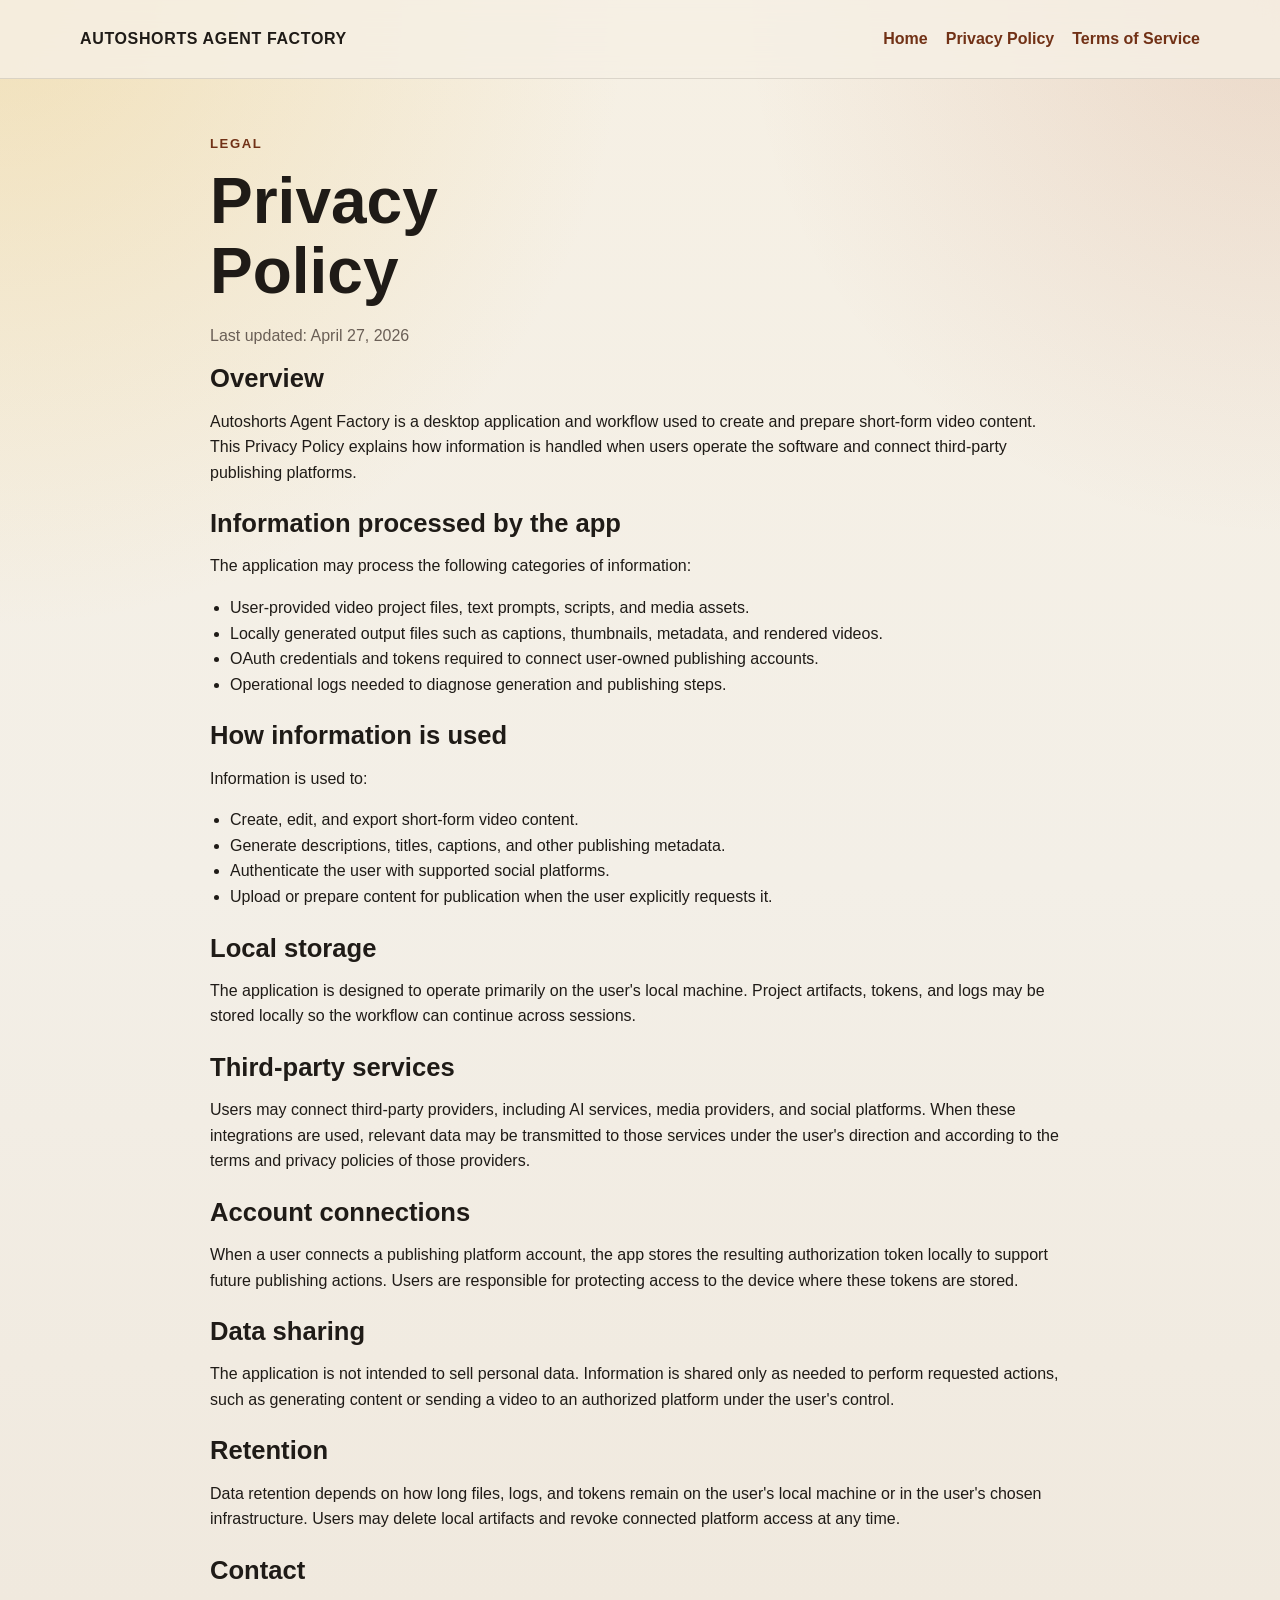
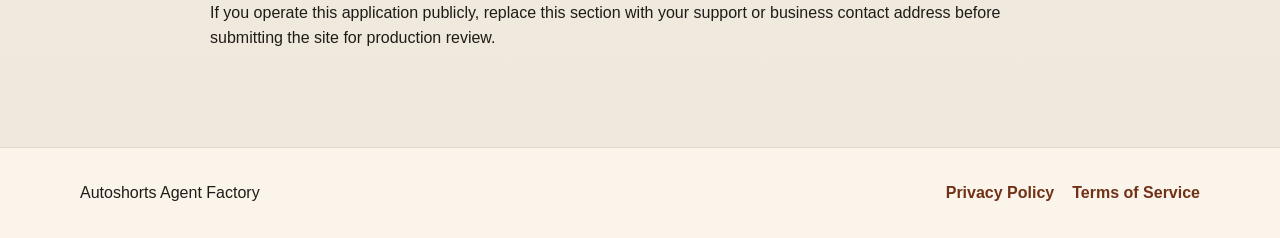
==== privacy.html @ 221eafc0 "update" ====
<!DOCTYPE html>
<html lang="en">
<head>
  <meta charset="UTF-8">
  <meta name="viewport" content="width=device-width, initial-scale=1.0">
  <title>Privacy Policy | Autoshorts Agent Factory</title>
  <meta name="description" content="Privacy Policy for the Autoshorts Agent Factory desktop application.">
  <link rel="stylesheet" href="./styles.css">
</head>
<body>
  <header class="site-header">
    <div class="container nav">
      <a class="brand" href="./index.html">Autoshorts Agent Factory</a>
      <nav class="nav-links" aria-label="Primary">
        <a href="./index.html">Home</a>
        <a href="./privacy.html">Privacy Policy</a>
        <a href="./terms.html">Terms of Service</a>
      </nav>
    </div>
  </header>

  <main class="section legal-page">
    <div class="container narrow">
      <p class="eyebrow">Legal</p>
      <h1>Privacy Policy</h1>
      <p class="muted">Last updated: April 27, 2026</p>

      <section class="legal-block">
        <h2>Overview</h2>
        <p>
          Autoshorts Agent Factory is a desktop application and workflow used to create and prepare short-form video content.
          This Privacy Policy explains how information is handled when users operate the software and connect third-party
          publishing platforms.
        </p>
      </section>

      <section class="legal-block">
        <h2>Information processed by the app</h2>
        <p>The application may process the following categories of information:</p>
        <ul>
          <li>User-provided video project files, text prompts, scripts, and media assets.</li>
          <li>Locally generated output files such as captions, thumbnails, metadata, and rendered videos.</li>
          <li>OAuth credentials and tokens required to connect user-owned publishing accounts.</li>
          <li>Operational logs needed to diagnose generation and publishing steps.</li>
        </ul>
      </section>

      <section class="legal-block">
        <h2>How information is used</h2>
        <p>Information is used to:</p>
        <ul>
          <li>Create, edit, and export short-form video content.</li>
          <li>Generate descriptions, titles, captions, and other publishing metadata.</li>
          <li>Authenticate the user with supported social platforms.</li>
          <li>Upload or prepare content for publication when the user explicitly requests it.</li>
        </ul>
      </section>

      <section class="legal-block">
        <h2>Local storage</h2>
        <p>
          The application is designed to operate primarily on the user's local machine. Project artifacts, tokens, and logs may
          be stored locally so the workflow can continue across sessions.
        </p>
      </section>

      <section class="legal-block">
        <h2>Third-party services</h2>
        <p>
          Users may connect third-party providers, including AI services, media providers, and social platforms. When these
          integrations are used, relevant data may be transmitted to those services under the user's direction and according to
          the terms and privacy policies of those providers.
        </p>
      </section>

      <section class="legal-block">
        <h2>Account connections</h2>
        <p>
          When a user connects a publishing platform account, the app stores the resulting authorization token locally to support
          future publishing actions. Users are responsible for protecting access to the device where these tokens are stored.
        </p>
      </section>

      <section class="legal-block">
        <h2>Data sharing</h2>
        <p>
          The application is not intended to sell personal data. Information is shared only as needed to perform requested
          actions, such as generating content or sending a video to an authorized platform under the user's control.
        </p>
      </section>

      <section class="legal-block">
        <h2>Retention</h2>
        <p>
          Data retention depends on how long files, logs, and tokens remain on the user's local machine or in the user's chosen
          infrastructure. Users may delete local artifacts and revoke connected platform access at any time.
        </p>
      </section>

      <section class="legal-block">
        <h2>Contact</h2>
        <p>
          If you operate this application publicly, replace this section with your support or business contact address before
          submitting the site for production review.
        </p>
      </section>
    </div>
  </main>

  <footer class="site-footer">
    <div class="container footer-content">
      <p>Autoshorts Agent Factory</p>
      <nav class="nav-links" aria-label="Footer">
        <a href="./privacy.html">Privacy Policy</a>
        <a href="./terms.html">Terms of Service</a>
      </nav>
    </div>
  </footer>
</body>
</html>
---- styles.css ----
:root {
  --bg: #f3efe7;
  --surface: #fffaf2;
  --surface-strong: #f7ecd8;
  --text: #1f1b17;
  --muted: #6a5f56;
  --line: rgba(31, 27, 23, 0.12);
  --accent: #aa4b1f;
  --accent-dark: #713116;
  --shadow: 0 18px 50px rgba(63, 39, 19, 0.1);
  --radius: 24px;
  --container: 1120px;
}

* {
  box-sizing: border-box;
}

html {
  scroll-behavior: smooth;
}

body {
  margin: 0;
  font-family: "Segoe UI", Tahoma, Geneva, Verdana, sans-serif;
  color: var(--text);
  background:
    radial-gradient(circle at top left, rgba(233, 196, 106, 0.35), transparent 28%),
    radial-gradient(circle at top right, rgba(170, 75, 31, 0.14), transparent 24%),
    linear-gradient(180deg, #f6f0e4 0%, var(--bg) 48%, #efe7db 100%);
  line-height: 1.6;
}

a {
  color: var(--accent-dark);
  text-decoration: none;
}

a:hover {
  text-decoration: underline;
}

.container {
  width: min(calc(100% - 40px), var(--container));
  margin: 0 auto;
}

.narrow {
  width: min(calc(100% - 40px), 860px);
}

.site-header {
  position: sticky;
  top: 0;
  z-index: 10;
  backdrop-filter: blur(16px);
  background: rgba(246, 240, 228, 0.82);
  border-bottom: 1px solid var(--line);
}

.nav {
  display: flex;
  align-items: center;
  justify-content: space-between;
  gap: 16px;
  min-height: 78px;
}

.brand {
  font-size: 1rem;
  font-weight: 800;
  letter-spacing: 0.04em;
  text-transform: uppercase;
  color: var(--text);
}

.nav-links {
  display: flex;
  gap: 18px;
  flex-wrap: wrap;
}

.nav-links a {
  font-weight: 600;
}

.hero {
  padding: 72px 0 44px;
}

.hero-grid,
.grid-two {
  display: grid;
  gap: 24px;
}

.hero-grid {
  grid-template-columns: 1.35fr 0.9fr;
  align-items: center;
}

.grid-two {
  grid-template-columns: repeat(2, minmax(0, 1fr));
}

.eyebrow {
  margin: 0 0 12px;
  color: var(--accent-dark);
  font-size: 0.82rem;
  font-weight: 800;
  letter-spacing: 0.12em;
  text-transform: uppercase;
}

h1,
h2 {
  line-height: 1.1;
  margin: 0 0 16px;
}

h1 {
  font-size: clamp(2.4rem, 5vw, 4.6rem);
  max-width: 12ch;
}

h2 {
  font-size: clamp(1.45rem, 2vw, 2.1rem);
}

.lead,
.muted {
  color: var(--muted);
}

.lead {
  font-size: 1.08rem;
  max-width: 64ch;
}

.actions {
  display: flex;
  gap: 14px;
  flex-wrap: wrap;
  margin-top: 28px;
}

.button {
  display: inline-flex;
  align-items: center;
  justify-content: center;
  min-height: 48px;
  padding: 0 22px;
  border-radius: 999px;
  border: 1px solid transparent;
  font-weight: 700;
}

.button:hover {
  text-decoration: none;
}

.button.primary {
  background: var(--accent);
  color: #fff7f0;
  box-shadow: var(--shadow);
}

.button.secondary {
  background: rgba(255, 250, 242, 0.7);
  border-color: rgba(170, 75, 31, 0.22);
  color: var(--accent-dark);
}

.section {
  padding: 28px 0 52px;
}

.section.alt {
  padding-bottom: 84px;
}

.card {
  background: linear-gradient(180deg, rgba(255, 250, 242, 0.94), rgba(247, 236, 216, 0.92));
  border: 1px solid rgba(31, 27, 23, 0.08);
  border-radius: var(--radius);
  box-shadow: var(--shadow);
  padding: 28px;
}

.spotlight {
  position: relative;
  overflow: hidden;
}

.spotlight::after {
  content: "";
  position: absolute;
  inset: auto -60px -90px auto;
  width: 220px;
  height: 220px;
  border-radius: 50%;
  background: radial-gradient(circle, rgba(170, 75, 31, 0.16), transparent 70%);
}

.checklist,
.link-list,
.legal-block ul {
  padding-left: 20px;
}

.site-footer {
  border-top: 1px solid var(--line);
  background: rgba(255, 250, 242, 0.72);
}

.footer-content {
  display: flex;
  align-items: center;
  justify-content: space-between;
  gap: 16px;
  min-height: 90px;
  flex-wrap: wrap;
}

.legal-page {
  padding-top: 54px;
  padding-bottom: 80px;
}

.legal-block + .legal-block {
  margin-top: 24px;
}

@media (max-width: 860px) {
  .hero-grid,
  .grid-two {
    grid-template-columns: 1fr;
  }

  .nav,
  .footer-content {
    align-items: flex-start;
    flex-direction: column;
    justify-content: center;
    padding: 14px 0;
  }

  h1 {
    max-width: none;
  }
}
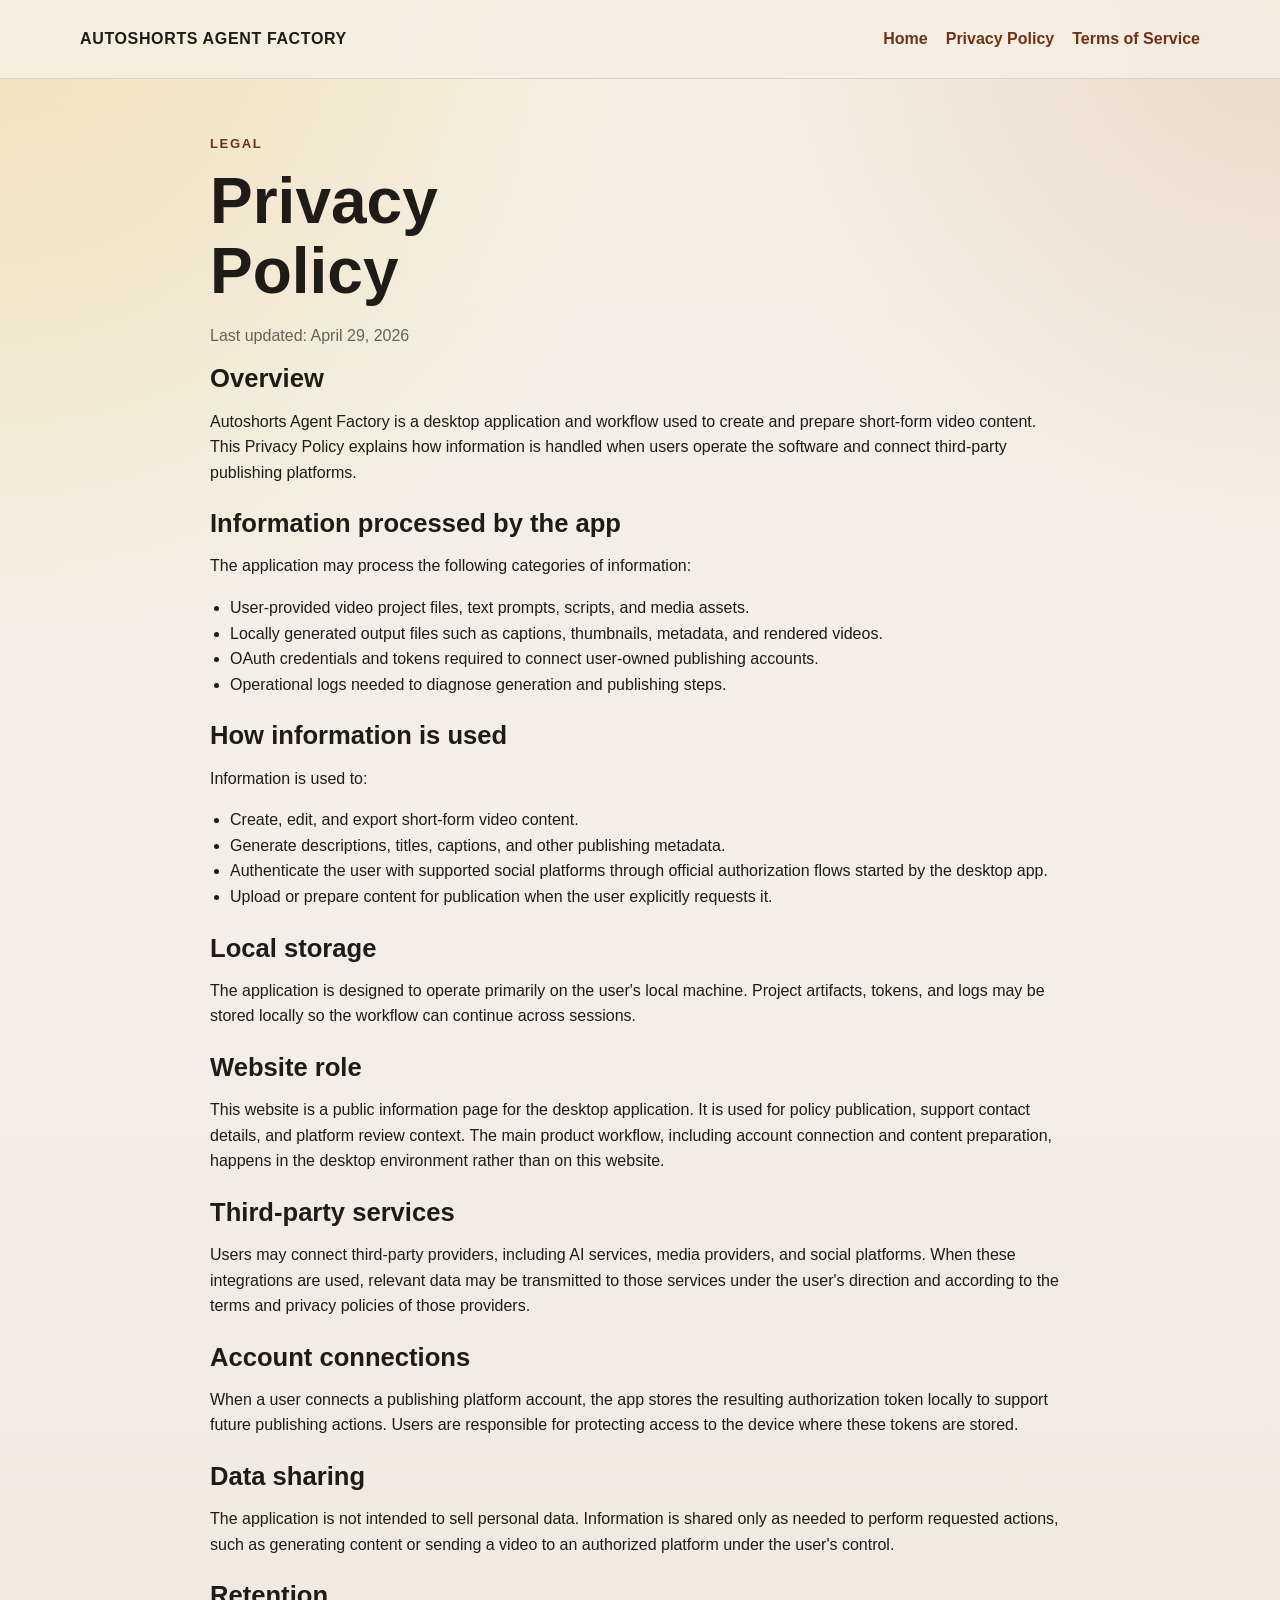
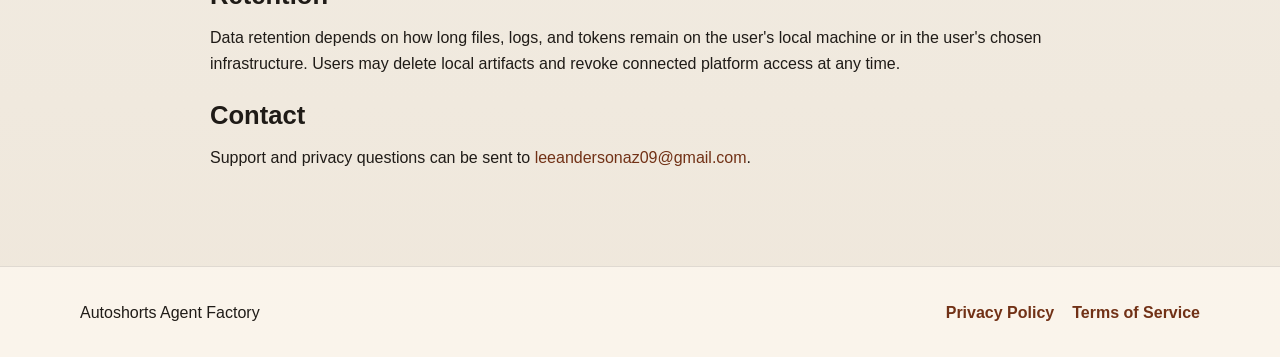
==== commit af7ba71f: "Clarify desktop TikTok login flow on site" ====
--- a/privacy.html
+++ b/privacy.html
@@ -23,7 +23,7 @@
     <div class="container narrow">
       <p class="eyebrow">Legal</p>
       <h1>Privacy Policy</h1>
-      <p class="muted">Last updated: April 27, 2026</p>
+      <p class="muted">Last updated: April 29, 2026</p>
 
       <section class="legal-block">
         <h2>Overview</h2>
@@ -51,7 +51,7 @@
         <ul>
           <li>Create, edit, and export short-form video content.</li>
           <li>Generate descriptions, titles, captions, and other publishing metadata.</li>
-          <li>Authenticate the user with supported social platforms.</li>
+          <li>Authenticate the user with supported social platforms through official authorization flows started by the desktop app.</li>
           <li>Upload or prepare content for publication when the user explicitly requests it.</li>
         </ul>
       </section>
@@ -61,6 +61,15 @@
         <p>
           The application is designed to operate primarily on the user's local machine. Project artifacts, tokens, and logs may
           be stored locally so the workflow can continue across sessions.
+        </p>
+      </section>
+
+      <section class="legal-block">
+        <h2>Website role</h2>
+        <p>
+          This website is a public information page for the desktop application. It is used for policy publication, support
+          contact details, and platform review context. The main product workflow, including account connection and content
+          preparation, happens in the desktop environment rather than on this website.
         </p>
       </section>
 
@@ -100,8 +109,8 @@
       <section class="legal-block">
         <h2>Contact</h2>
         <p>
-          If you operate this application publicly, replace this section with your support or business contact address before
-          submitting the site for production review.
+          Support and privacy questions can be sent to
+          <a href="mailto:leeandersonaz09@gmail.com">leeandersonaz09@gmail.com</a>.
         </p>
       </section>
     </div>
--- a/styles.css
+++ b/styles.css
@@ -204,8 +204,23 @@
 
 .checklist,
 .link-list,
-.legal-block ul {
+.legal-block ul,
+.flow-list {
   padding-left: 20px;
+}
+
+.flow-list li + li,
+.checklist li + li,
+.link-list li + li {
+  margin-top: 10px;
+}
+
+.note {
+  margin-top: 18px;
+  padding: 14px 16px;
+  border-left: 4px solid var(--accent);
+  background: rgba(170, 75, 31, 0.08);
+  border-radius: 12px;
 }
 
 .site-footer {
